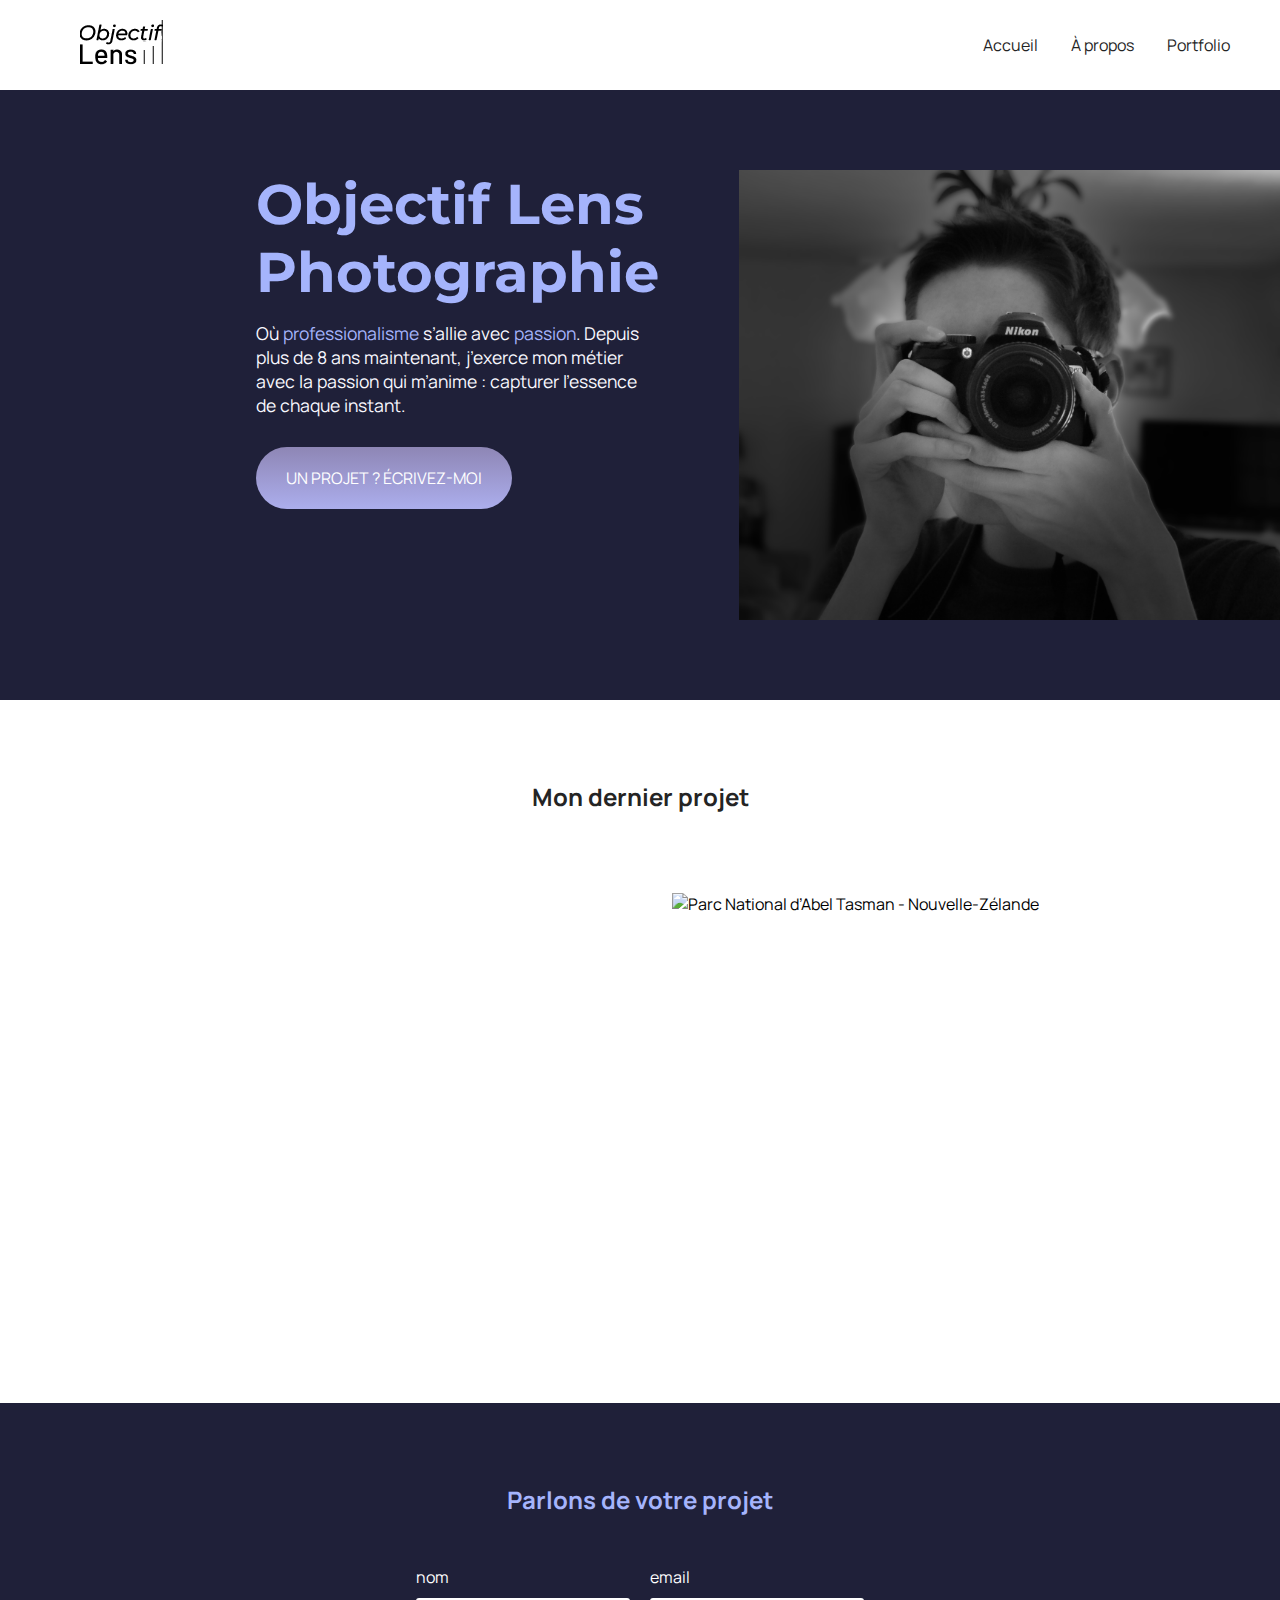
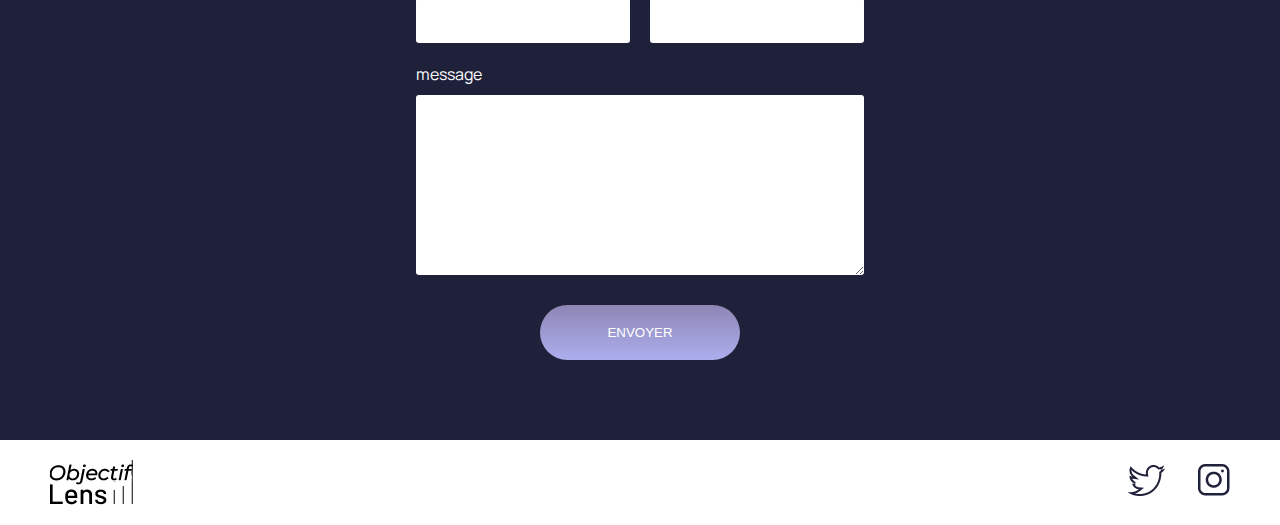
==== index.html @ 60c97040 "Initia Commit" ====
<!DOCTYPE html>
<html lang="fr">

<head>
  <meta charset="utf-8" />
  <title>Accueil - Objectif Lens Photographie</title>
  <link href="style/style.css" rel="stylesheet" />
  <link href="style/index.css" rel="stylesheet" />
  <link rel="preconnect" href="https://fonts.googleapis.com" />
  <link rel="preconnect" href="https://fonts.gstatic.com" crossorigin />
  <link href="https://fonts.googleapis.com/css2?family=Manrope&family=Montserrat&display=swap" rel="stylesheet" />
</head>

<body>
  <header>
    <nav>
      <a href="index.html" class="lien-icone">
        <img src="images/logo.png" alt="Logo Objectif Lens" />
      </a>
      <div>
        <a href="index.html">Accueil</a>
        <a href="a-propos.html">À propos</a>
        <a href="portfolio.html">Portfolio</a>
      </div>
    </nav>
  </header>
  <main>
    <section class="accueil-introduction">
      <div>
        <h1>Objectif Lens Photographie</h1>
        <p>
          Où <em>professionalisme</em> s’allie avec <em>passion</em>. Depuis
          plus de 8 ans maintenant, j’exerce mon métier avec la passion qui
          m’anime : capturer l’essence de chaque instant.
        </p>
        <a href="#contact" class="cta">UN PROJET ? ÉCRIVEZ-MOI</a>
      </div>
      <img id="un" src="images/Objectif-lens.png" alt="Portrait avec effet du photographe Objectif Lens" />
    </section>
    <section class="accueil-photos">
      <h2>Mon dernier projet</h2>
      <div>
        <img src="images/accueil/element-1.jpg" alt="" />
        <img src="images/accueil/element-2.jpg" alt="" />
        <img src="images/accueil/element-3.jpg" alt="Parc National d’Abel Tasman - Nouvelle-Zélande" />
      </div>
      <div>
        <img src="images/accueil/element-4.jpg" alt="" />
        <img src="images/accueil/element-5.jpg" alt="" />
        <img src="images/accueil/element-6.jpg" alt="" />
      </div>
    </section>
    <section class="section-contact" id="contact">
      <h2>Parlons de votre projet</h2>
      <form method="get" action="">
        <div class="form-nom-email">
          <div class="form-column">
            <label for="nom">nom</label>
            <input type="text" name="nom" id="nom" />
          </div>
          <div class="form-column">
            <label for="email">email</label>
            <input type="email" name="email" id="email" />
          </div>
        </div>
        <label for="message">message</label>
        <textarea name="message" id="message" rows="10"></textarea>
        <input type="submit" value="ENVOYER" class="cta" />
      </form>
    </section>
  </main>
  <footer>
    <img src="images/logo.png" alt="Logo Objectif Lens" />
    <div>
      <a target="_blank" href="https://twitter.com/" class="lien-icone">
        <img src="images/twitter.png" alt="Logo Twitter" />
      </a>
      <a target="_blank" href="https://www.instagram.com/" class="lien-icone">
        <img src="images/instagram.png" alt="Logo Instagram" />
      </a>
    </div>
  </footer>
</body>

</html>
---- style/style.css ----
* {
  margin: 0;
}

body {
  font-family: 'Manrope', sans-serif;
  font-size: 1em;
  background-color: #1f2039;
}

a {
  color: #242424;
  text-decoration: none;
}

em {
  color: #a5b4fc;
  font-style: normal;
}

h1 {
  font-size: 3.5em;
  color: #a5b4fc;
  font-family: 'Montserrat', sans-serif;
}

h2 {
  color: #f9f8ff;
}

p,
li {
  font-size: 1.1em;
  color: #f9f8ff;
}

header,
footer {
  background-color: white;
  padding: 20px 50px;
}

.cta {
  display: inline-block;
  background: linear-gradient(#8e86b5, #acaeed);
  color: white;
  border-radius: 50px;
  padding: 20px 30px;
}

a:hover {
  text-decoration: underline;
}

.cta:hover {
  background: linear-gradient(#696484, #8788ba);
  text-decoration: none;
}

.lien-icone {
  margin-left: 30px;
}

.lien-icone:hover {
  opacity: 0.5;
}

section {
  padding: 80px;
}

footer,
nav {
  display: flex;
  flex-direction: row;
  align-items: center;
  justify-content: space-between;
}

nav a {
  margin-left: 30px;
}

@media screen and (max-width: 996px) {
  header nav {
    flex-direction: column;
    align-items: center;
    justify-content: center;
  }
  
  header nav img {
    margin-bottom: 20px;
  }

  header,
  footer {
    padding: 20px 20px;
  }

  h1 {
    font-size: 2em;
  }

  section {
    padding: 50px 20px 50px 20px;
  }

  nav a {
    margin-left: 10px;
    margin-right: 10px;
  }
}
---- style/index.css ----
.accueil-photos {
  background-color: white;
  padding: 80px;
}

.accueil-photos h2 {
  color: #242424;
  text-align: center;
  margin-bottom: 80px;
}

.accueil-photos div {
  display: flex;
  flex-direction: row;
  gap: 15px;
  justify-content: center;
  margin-bottom: 15px;
}

.accueil-photos img {
  display: flex;
  flex-wrap: wrap; 
  min-height: 200px;
  min-width: 200px;
}

.accueil-introduction {
  display: flex;
  flex-direction: row;
  width: 60%;
  align-items: flex-start;
  margin: auto;
}

.accueil-introduction h1 {
  margin-bottom: 15px;
}

.accueil-introduction p {
  margin-bottom: 30px;
}

.accueil-introduction div {
  padding-right: 80px;
}

.section-contact h2 {
  color: #a5b4fc;
  text-align: center;
  margin-bottom: 50px;
}
form {
 display: flex;
 flex-direction: column;
 width: 40%;
 margin: auto;
 color: white;
}

.form-nom-email {
  display: flex;
  flex-direction: row;
  gap: 20px;
}

.form-column {
  flex: 1;
  display: flex;
  flex-direction: column;
  margin-bottom: 20px;
}

input,
textarea {
  padding: 15px;
  border-radius: 3px;
  border: none;
}

label {
  margin-bottom: 10px;
}

input[type='submit'] {
  width: 200px;
  margin: auto;
  margin-top: 30px;
}

#un {
  height: 50vh;
  width: 70vh;
}

@media screen and (max-width: 996px) {
  .accueil-introduction {
    flex-direction: column;
    align-items: center;
    justify-content: center;
  }

  .accueil-introduction div {
    padding-right: 0;
    text-align: center;
    order: 2;
  }

  .accueil-introduction img {
    order: 1;
    margin-bottom: 20px;
    width: 100%;
  }

  .accueil-photos {
    padding: 20px;
  }

  .accueil-photos div {
    flex-direction: column;
  }

  .section-contact {
    padding: 50px 20px;
  }

  .form-nom-email {
    flex-direction: column;
    gap: 0;
  }

  .accueil-photos img {
    height: 100%;
    width: 100%;
  }
}
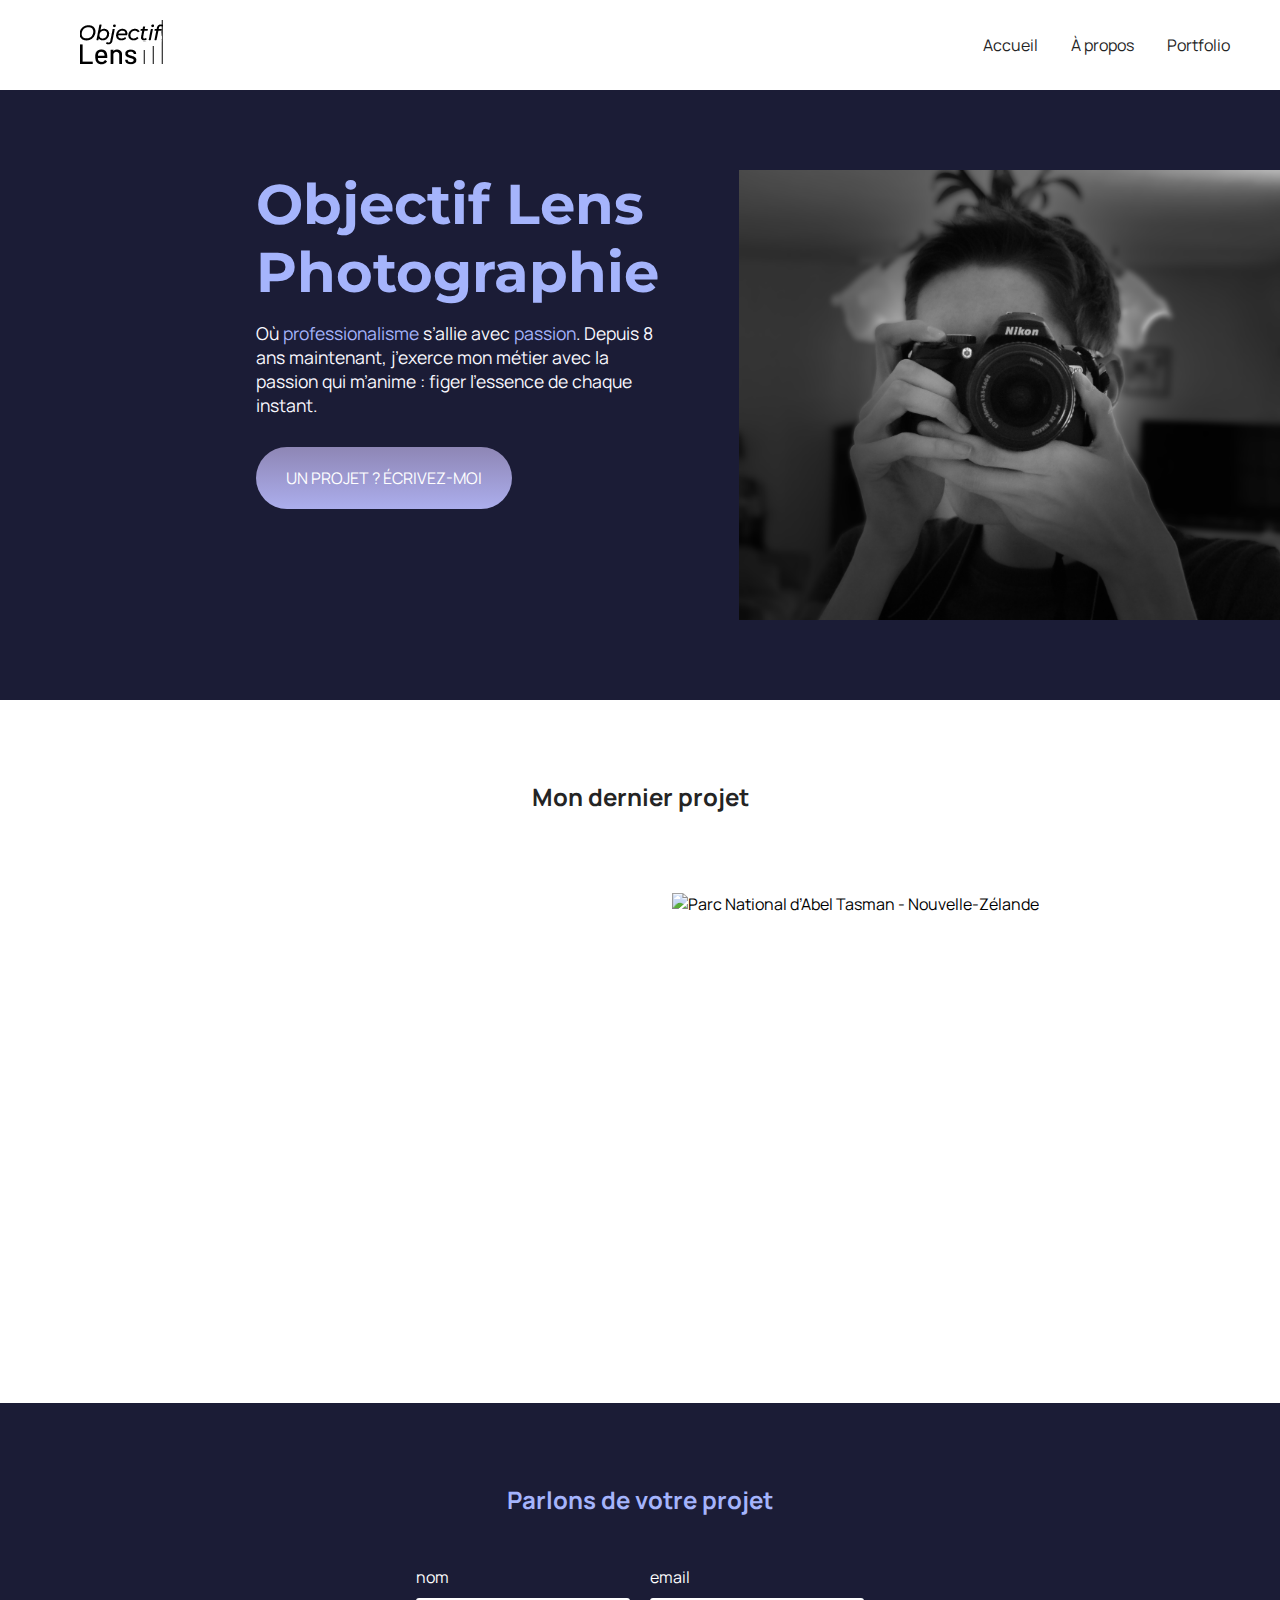
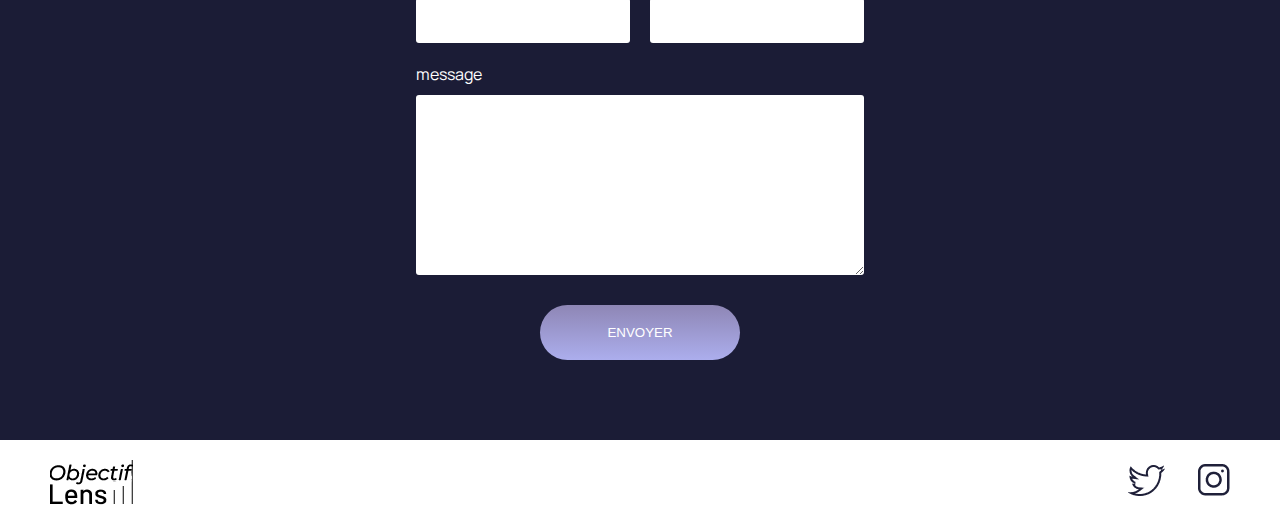
==== commit b1890048: "ModifText" ====
--- a/index.html
+++ b/index.html
@@ -30,8 +30,8 @@
         <h1>Objectif Lens Photographie</h1>
         <p>
           Où <em>professionalisme</em> s’allie avec <em>passion</em>. Depuis
-          plus de 8 ans maintenant, j’exerce mon métier avec la passion qui
-          m’anime : capturer l’essence de chaque instant.
+          8 ans maintenant, j’exerce mon métier avec la passion qui
+          m’anime : figer l’essence de chaque instant.
         </p>
         <a href="#contact" class="cta">UN PROJET ? ÉCRIVEZ-MOI</a>
       </div>
--- a/style/style.css
+++ b/style/style.css
@@ -3,9 +3,9 @@
 }
 
 body {
-  font-family: 'Manrope', sans-serif;
+  font-family: "Manrope", sans-serif;
   font-size: 1em;
-  background-color: #1f2039;
+  background-color: #1b1c36;
 }
 
 a {
@@ -21,7 +21,7 @@
 h1 {
   font-size: 3.5em;
   color: #a5b4fc;
-  font-family: 'Montserrat', sans-serif;
+  font-family: "Montserrat", sans-serif;
 }
 
 h2 {
@@ -87,7 +87,7 @@
     align-items: center;
     justify-content: center;
   }
-  
+
   header nav img {
     margin-bottom: 20px;
   }
@@ -109,4 +109,4 @@
     margin-left: 10px;
     margin-right: 10px;
   }
-}+}
